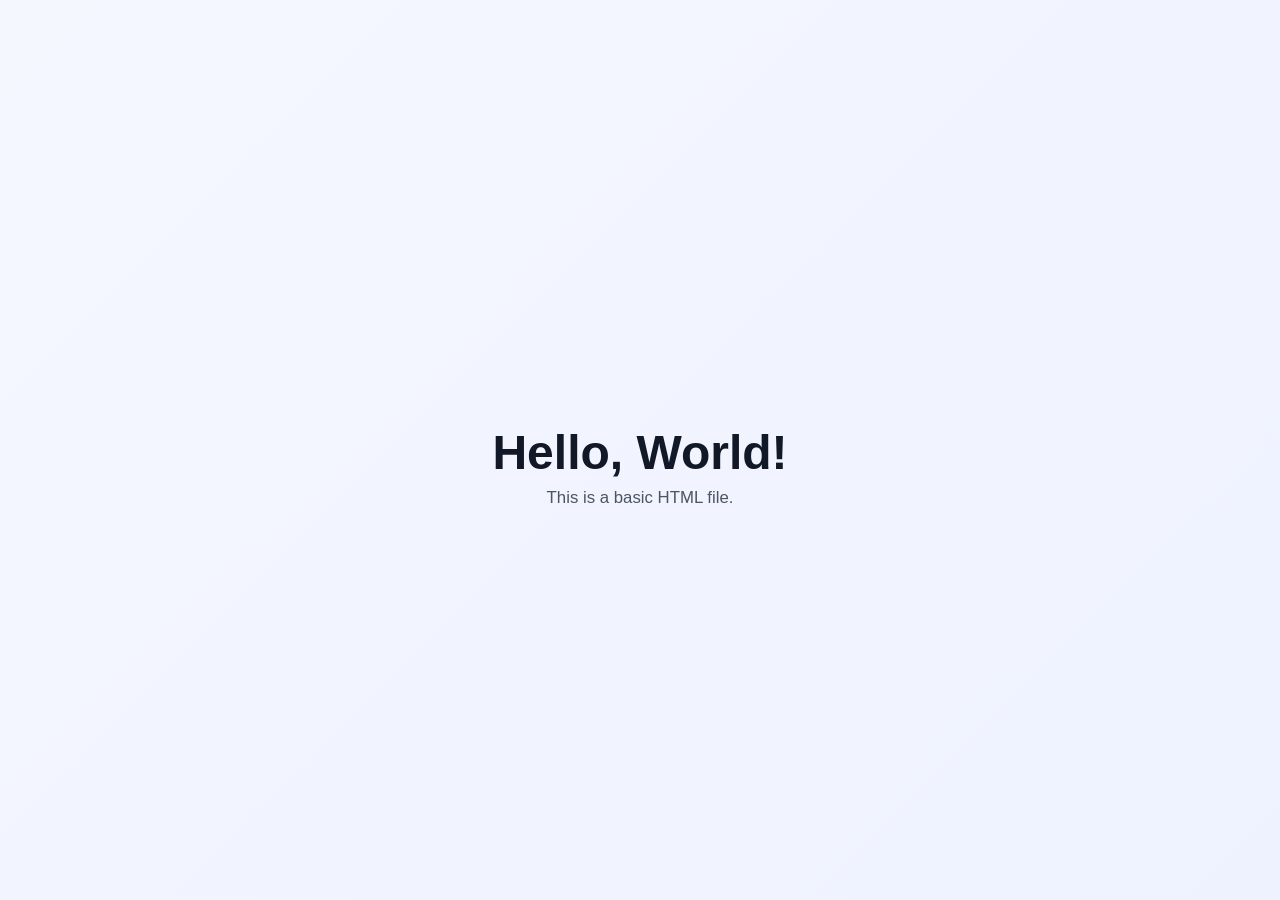
==== index.html @ 55a3897d "Add initial HTML and CSS files along with a basic Markdown document" ====
<!doctype html>
<html lang="en">
	<head>
		<meta charset="UTF-8" />
		<meta name="viewport" content="width=device-width, initial-scale=1.0" />
		<link rel="stylesheet" href="style.css" />
		<title>Basic Page</title>
	</head>
	<body>
		<h1>Hello, World!</h1>
		<p>This is a basic HTML file.</p>
	</body>
</html>
---- style.css ----
* {
	box-sizing: border-box;
}

body {
	margin: 0;
	min-height: 100vh;
	display: grid;
	place-content: center;
	padding: 2rem;
	font-family: -apple-system, BlinkMacSystemFont, "Segoe UI", Roboto, sans-serif;
	background: linear-gradient(135deg, #f5f7ff, #eef2ff);
	color: #1f2937;
	text-align: center;
}

h1 {
	margin-bottom: 0.5rem;
	font-size: clamp(2rem, 4vw, 3rem);
	color: #111827;
}

p {
	margin: 0;
	font-size: 1.05rem;
	color: #4b5563;
}
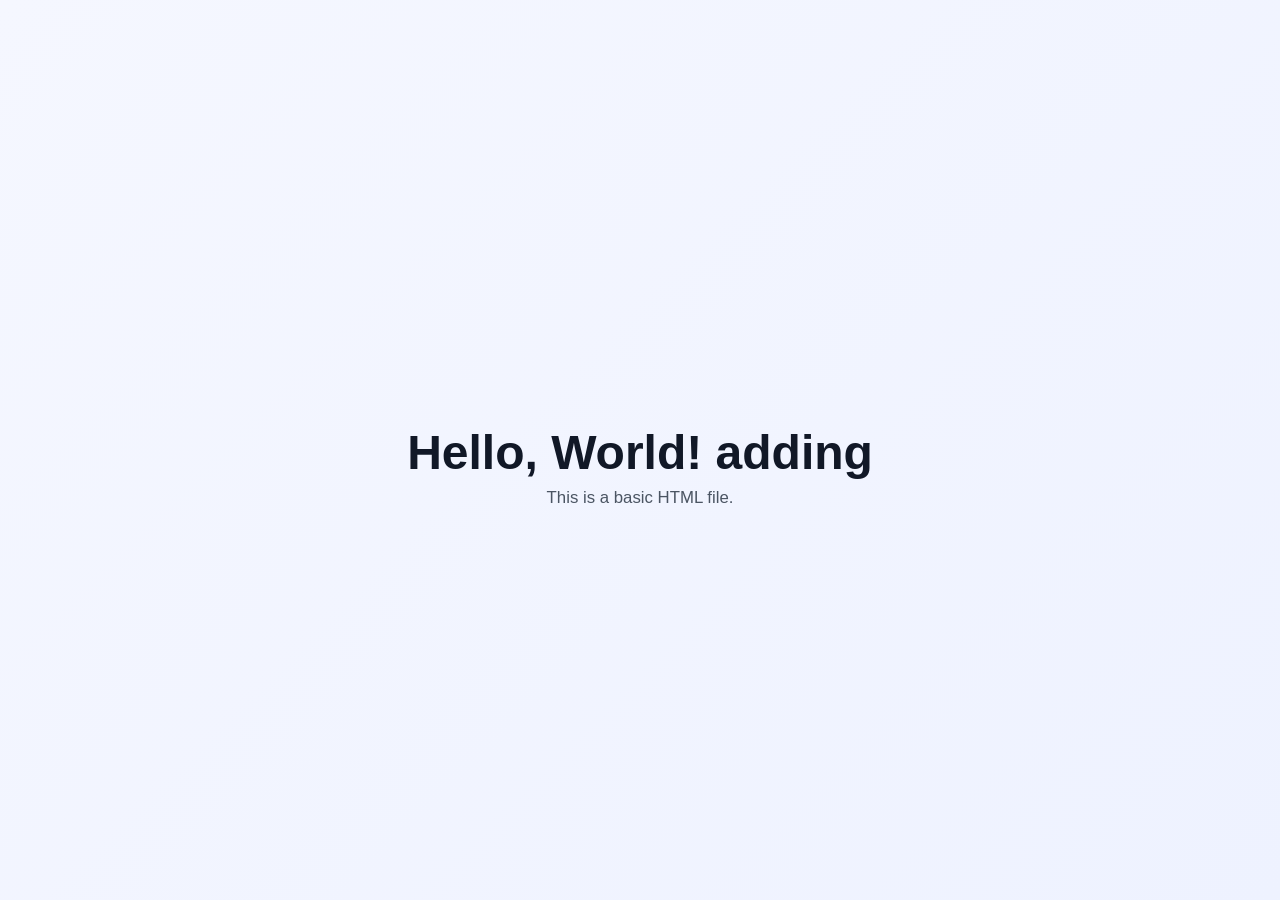
==== commit 2e8d75ea: "Update heading in index.html to include 'adding'" ====
--- a/index.html
+++ b/index.html
@@ -7,7 +7,7 @@
 		<title>Basic Page</title>
 	</head>
 	<body>
-		<h1>Hello, World!</h1>
+		<h1>Hello, World! adding</h1>
 		<p>This is a basic HTML file.</p>
 	</body>
 </html>
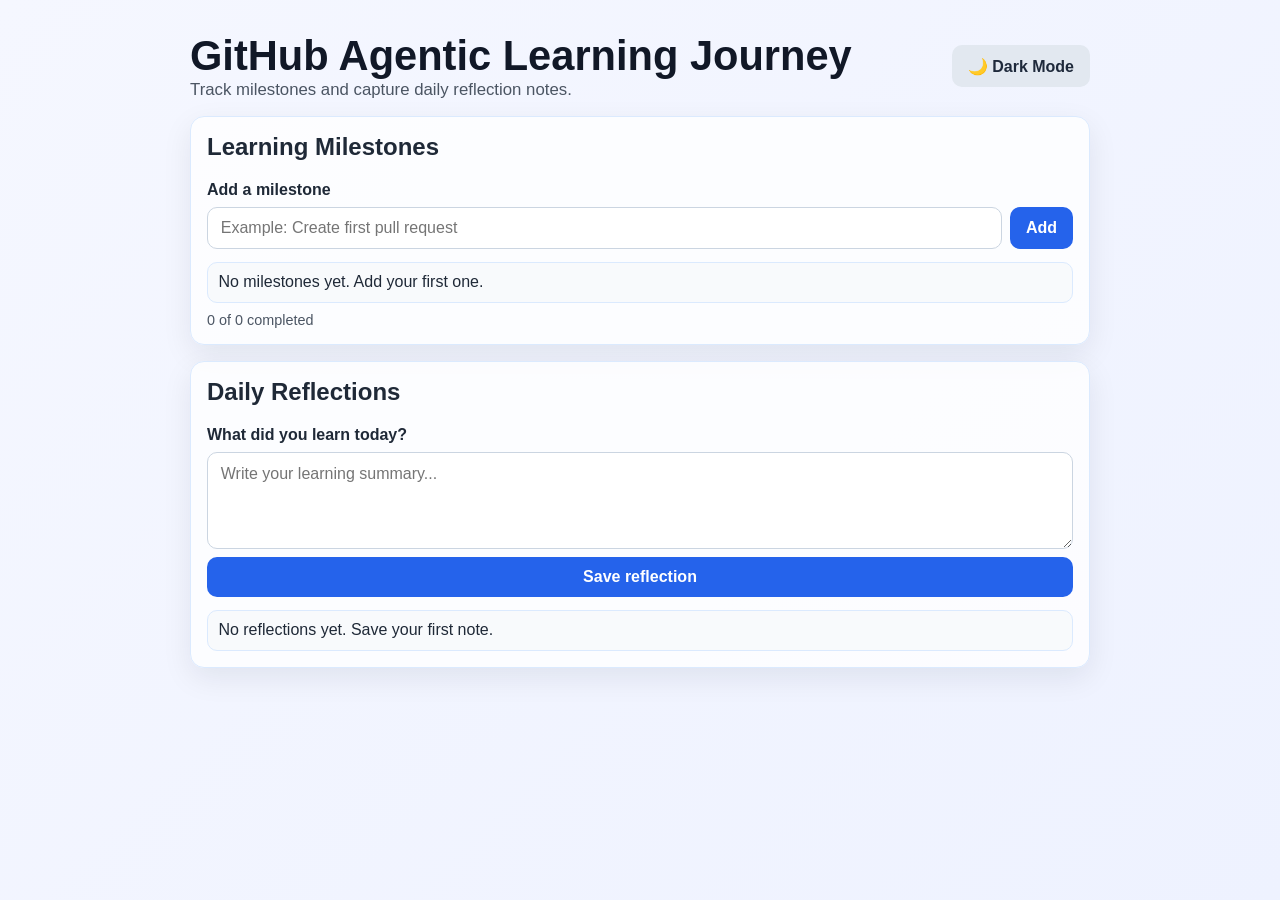
==== commit c385f3b0: "feat: add milestone tracker and reflection journal with theme toggle - Add Learning Milestones featu" ====
--- a/index.html
+++ b/index.html
@@ -4,10 +4,55 @@
 		<meta charset="UTF-8" />
 		<meta name="viewport" content="width=device-width, initial-scale=1.0" />
 		<link rel="stylesheet" href="style.css" />
-		<title>Basic Page</title>
+		<title>GitHub Agentic Learning Journey</title>
 	</head>
 	<body>
-		<h1>Hello, World! adding</h1>
-		<p>This is a basic HTML file.</p>
+		<main class="app" aria-labelledby="page-title">
+			<header class="app-header">
+				<div>
+					<h1 id="page-title">GitHub Agentic Learning Journey</h1>
+					<p>Track milestones and capture daily reflection notes.</p>
+				</div>
+				<button id="themeToggle" class="btn secondary" type="button" aria-label="Toggle theme">
+					🌙 Dark Mode
+				</button>
+			</header>
+
+			<section class="card" aria-labelledby="milestones-title">
+				<h2 id="milestones-title">Learning Milestones</h2>
+				<form id="milestoneForm" class="stack">
+					<label for="milestoneInput">Add a milestone</label>
+					<div class="row">
+						<input
+							id="milestoneInput"
+							type="text"
+							placeholder="Example: Create first pull request"
+							required
+						/>
+						<button class="btn primary" type="submit">Add</button>
+					</div>
+				</form>
+				<ul id="milestoneList" class="item-list" aria-live="polite"></ul>
+				<p id="progressLabel" class="meta">0 of 0 completed</p>
+			</section>
+
+			<section class="card" aria-labelledby="reflections-title">
+				<h2 id="reflections-title">Daily Reflections</h2>
+				<form id="reflectionForm" class="stack">
+					<label for="reflectionInput">What did you learn today?</label>
+					<textarea
+						id="reflectionInput"
+						rows="4"
+						placeholder="Write your learning summary..."
+						required
+					></textarea>
+					<button class="btn primary" type="submit">Save reflection</button>
+				</form>
+				<ul id="reflectionList" class="item-list" aria-live="polite"></ul>
+			</section>
+		</main>
+
+		<div id="toast" class="toast" role="status" aria-live="polite"></div>
+		<script src="script.js" defer></script>
 	</body>
 </html>
--- a/style.css
+++ b/style.css
@@ -5,19 +5,25 @@
 body {
 	margin: 0;
 	min-height: 100vh;
-	display: grid;
-	place-content: center;
 	padding: 2rem;
 	font-family: -apple-system, BlinkMacSystemFont, "Segoe UI", Roboto, sans-serif;
 	background: linear-gradient(135deg, #f5f7ff, #eef2ff);
 	color: #1f2937;
-	text-align: center;
+}
+
+body.dark {
+	background: linear-gradient(135deg, #0f172a, #111827);
+	color: #e5e7eb;
 }
 
 h1 {
-	margin-bottom: 0.5rem;
-	font-size: clamp(2rem, 4vw, 3rem);
+	margin: 0;
+	font-size: clamp(1.8rem, 4vw, 2.6rem);
 	color: #111827;
+}
+
+body.dark h1 {
+	color: #f9fafb;
 }
 
 p {
@@ -25,3 +31,155 @@
 	font-size: 1.05rem;
 	color: #4b5563;
 }
+
+body.dark p {
+	color: #cbd5e1;
+}
+
+.app {
+	max-width: 900px;
+	margin: 0 auto;
+	display: grid;
+	gap: 1rem;
+}
+
+.app-header {
+	display: flex;
+	justify-content: space-between;
+	align-items: center;
+	gap: 1rem;
+}
+
+.card {
+	background: #ffffffcc;
+	border: 1px solid #dbeafe;
+	border-radius: 14px;
+	padding: 1rem;
+	box-shadow: 0 10px 30px rgba(15, 23, 42, 0.08);
+}
+
+body.dark .card {
+	background: #111827cc;
+	border-color: #334155;
+}
+
+h2 {
+	margin-top: 0;
+}
+
+label {
+	font-weight: 600;
+}
+
+.stack {
+	display: grid;
+	gap: 0.5rem;
+}
+
+.row {
+	display: flex;
+	gap: 0.5rem;
+}
+
+input,
+textarea {
+	width: 100%;
+	padding: 0.7rem 0.8rem;
+	border: 1px solid #cbd5e1;
+	border-radius: 10px;
+	font: inherit;
+}
+
+body.dark input,
+body.dark textarea {
+	background: #0f172a;
+	color: #f8fafc;
+	border-color: #475569;
+}
+
+.btn {
+	border: none;
+	border-radius: 10px;
+	padding: 0.7rem 1rem;
+	font: inherit;
+	font-weight: 600;
+	cursor: pointer;
+}
+
+.btn.primary {
+	background: #2563eb;
+	color: #fff;
+}
+
+.btn.secondary {
+	background: #e2e8f0;
+	color: #1e293b;
+}
+
+body.dark .btn.secondary {
+	background: #334155;
+	color: #e2e8f0;
+}
+
+.item-list {
+	list-style: none;
+	padding: 0;
+	margin: 0.8rem 0 0;
+	display: grid;
+	gap: 0.5rem;
+}
+
+.item {
+	display: flex;
+	align-items: center;
+	justify-content: space-between;
+	gap: 0.75rem;
+	padding: 0.65rem;
+	border: 1px solid #dbeafe;
+	border-radius: 10px;
+	background: #f8fafc;
+}
+
+body.dark .item {
+	background: #0b1220;
+	border-color: #334155;
+}
+
+.item.done span {
+	text-decoration: line-through;
+	opacity: 0.7;
+}
+
+.meta {
+	margin-top: 0.6rem;
+	font-size: 0.9rem;
+}
+
+.toast {
+	position: fixed;
+	bottom: 1rem;
+	right: 1rem;
+	background: #111827;
+	color: #fff;
+	padding: 0.7rem 0.9rem;
+	border-radius: 10px;
+	opacity: 0;
+	pointer-events: none;
+	transition: opacity 0.2s ease;
+}
+
+.toast.show {
+	opacity: 1;
+}
+
+@media (max-width: 640px) {
+	body {
+		padding: 1rem;
+	}
+
+	.row,
+	.app-header {
+		flex-direction: column;
+		align-items: stretch;
+	}
+}
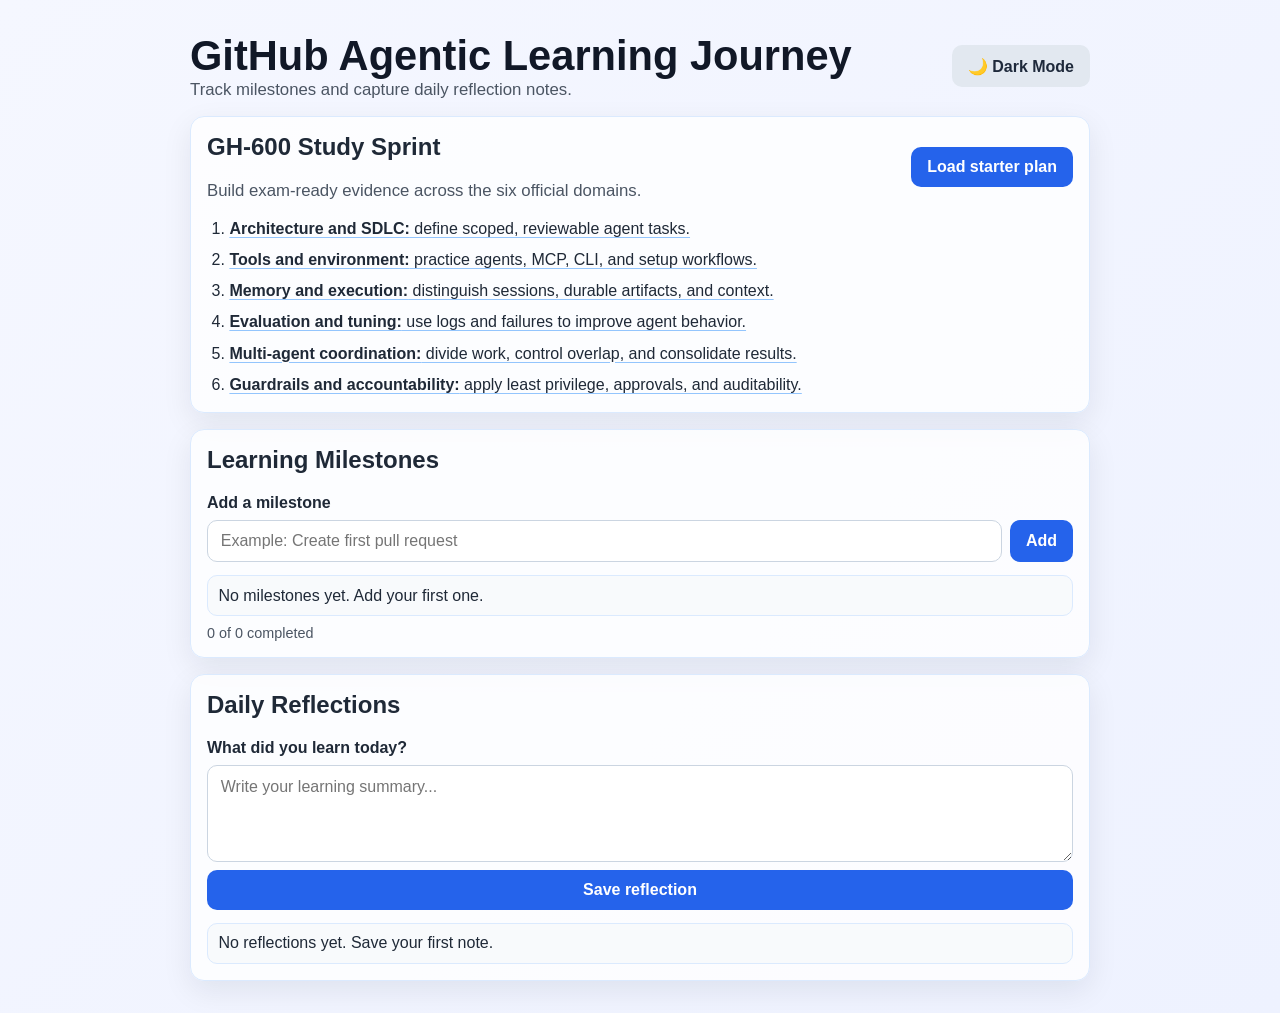
==== commit 3b03a979: "Update heading in index.html to include 'adding'" ====
--- a/index.html
+++ b/index.html
@@ -17,6 +17,24 @@
 					🌙 Dark Mode
 				</button>
 			</header>
+
+			<section class="card study-plan" aria-labelledby="study-plan-title">
+				<div class="section-heading">
+					<div>
+						<h2 id="study-plan-title">GH-600 Study Sprint</h2>
+						<p>Build exam-ready evidence across the six official domains.</p>
+					</div>
+					<button id="loadPlanButton" class="btn primary" type="button">Load starter plan</button>
+				</div>
+				<ol class="domain-list">
+					<li><a href="domains/architecture-sdlc.html"><strong>Architecture and SDLC:</strong> define scoped, reviewable agent tasks.</a></li>
+					<li><a href="domains/tools-environment.html"><strong>Tools and environment:</strong> practice agents, MCP, CLI, and setup workflows.</a></li>
+					<li><a href="domains/memory-execution.html"><strong>Memory and execution:</strong> distinguish sessions, durable artifacts, and context.</a></li>
+					<li><a href="domains/evaluation-tuning.html"><strong>Evaluation and tuning:</strong> use logs and failures to improve agent behavior.</a></li>
+					<li><a href="domains/multi-agent.html"><strong>Multi-agent coordination:</strong> divide work, control overlap, and consolidate results.</a></li>
+					<li><a href="domains/guardrails-accountability.html"><strong>Guardrails and accountability:</strong> apply least privilege, approvals, and auditability.</a></li>
+				</ol>
+			</section>
 
 			<section class="card" aria-labelledby="milestones-title">
 				<h2 id="milestones-title">Learning Milestones</h2>
--- a/style.css
+++ b/style.css
@@ -32,6 +32,14 @@
 	color: #4b5563;
 }
 
+a {
+	color: #1d4ed8;
+}
+
+body.dark a {
+	color: #93c5fd;
+}
+
 body.dark p {
 	color: #cbd5e1;
 }
@@ -56,6 +64,117 @@
 	border-radius: 14px;
 	padding: 1rem;
 	box-shadow: 0 10px 30px rgba(15, 23, 42, 0.08);
+}
+
+.section-heading {
+	display: flex;
+	align-items: center;
+	justify-content: space-between;
+	gap: 1rem;
+}
+
+.domain-list {
+	margin: 1rem 0 0;
+	padding-left: 1.4rem;
+	display: grid;
+	gap: 0.5rem;
+	line-height: 1.45;
+}
+
+.domain-list a {
+	color: inherit;
+	text-decoration-color: #93c5fd;
+	text-underline-offset: 0.2em;
+}
+
+.domain-page {
+	max-width: 960px;
+}
+
+.domain-page .app-header {
+	align-items: flex-start;
+}
+
+.back-link {
+	display: inline-block;
+	margin-bottom: 0.75rem;
+	font-weight: 600;
+}
+
+.domain-navigation {
+	display: flex;
+	flex-wrap: wrap;
+	gap: 0.5rem;
+	margin-top: 1rem;
+}
+
+.domain-navigation a {
+	border: 1px solid #bfdbfe;
+	border-radius: 999px;
+	padding: 0.35rem 0.65rem;
+	color: #1e3a8a;
+	font-size: 0.9rem;
+	font-weight: 600;
+	text-decoration: none;
+}
+
+.domain-navigation a[aria-current="page"] {
+	background: #2563eb;
+	border-color: #2563eb;
+	color: #fff;
+}
+
+body.dark .domain-navigation a {
+	border-color: #475569;
+	color: #bfdbfe;
+}
+
+.domain-content {
+	display: grid;
+	gap: 1rem;
+}
+
+.domain-content h2,
+.domain-content h3 {
+	margin: 0;
+}
+
+.domain-content ul,
+.domain-content ol {
+	margin: 0.65rem 0 0;
+	padding-left: 1.3rem;
+	line-height: 1.55;
+}
+
+.evidence-grid {
+	display: grid;
+	grid-template-columns: repeat(auto-fit, minmax(210px, 1fr));
+	gap: 0.75rem;
+}
+
+.evidence-grid article {
+	border: 1px solid #dbeafe;
+	border-radius: 10px;
+	padding: 0.85rem;
+	background: #f8fafc;
+}
+
+.evidence-grid h3 {
+	font-size: 1rem;
+}
+
+.evidence-grid p {
+	margin-top: 0.3rem;
+	font-size: 0.95rem;
+}
+
+body.dark .evidence-grid article {
+	background: #0b1220;
+	border-color: #334155;
+}
+
+.source-note {
+	font-size: 0.9rem;
 }
 
 body.dark .card {
@@ -178,7 +297,8 @@
 	}
 
 	.row,
-	.app-header {
+	.app-header,
+	.section-heading {
 		flex-direction: column;
 		align-items: stretch;
 	}
